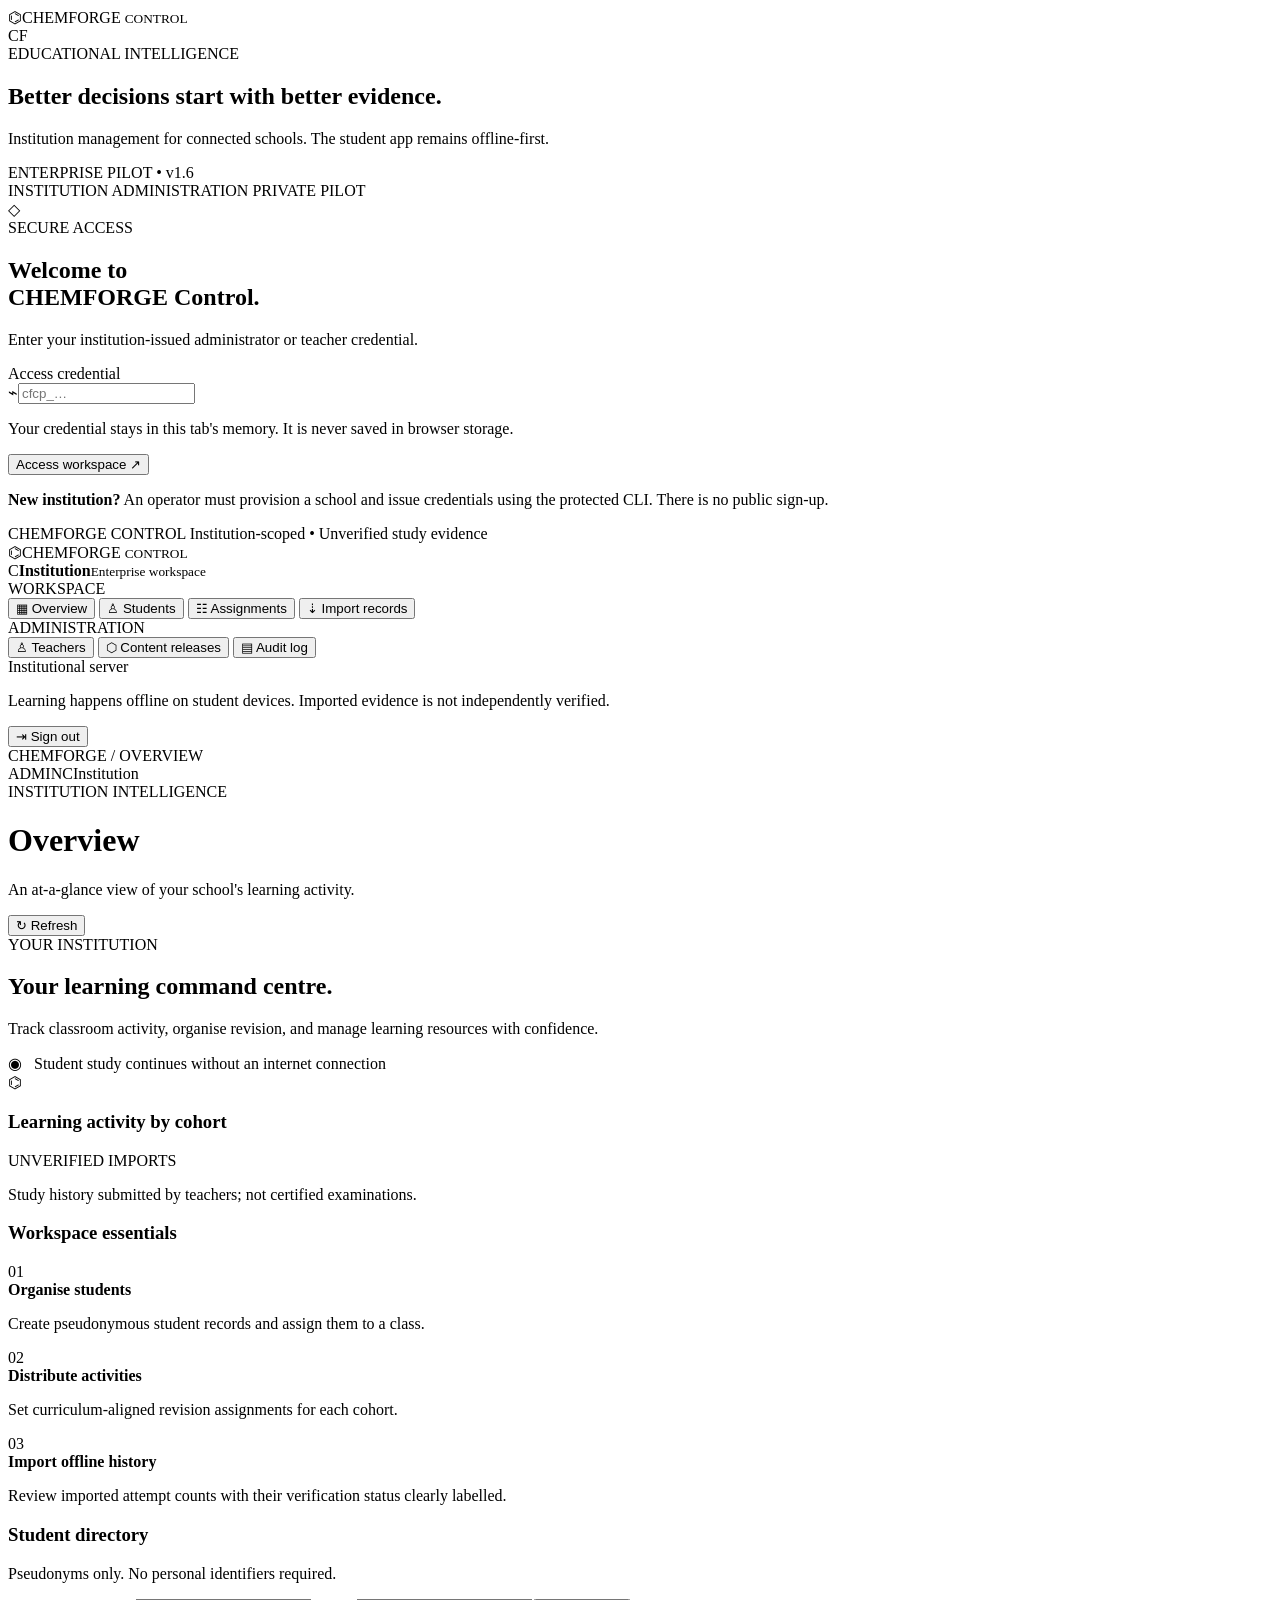
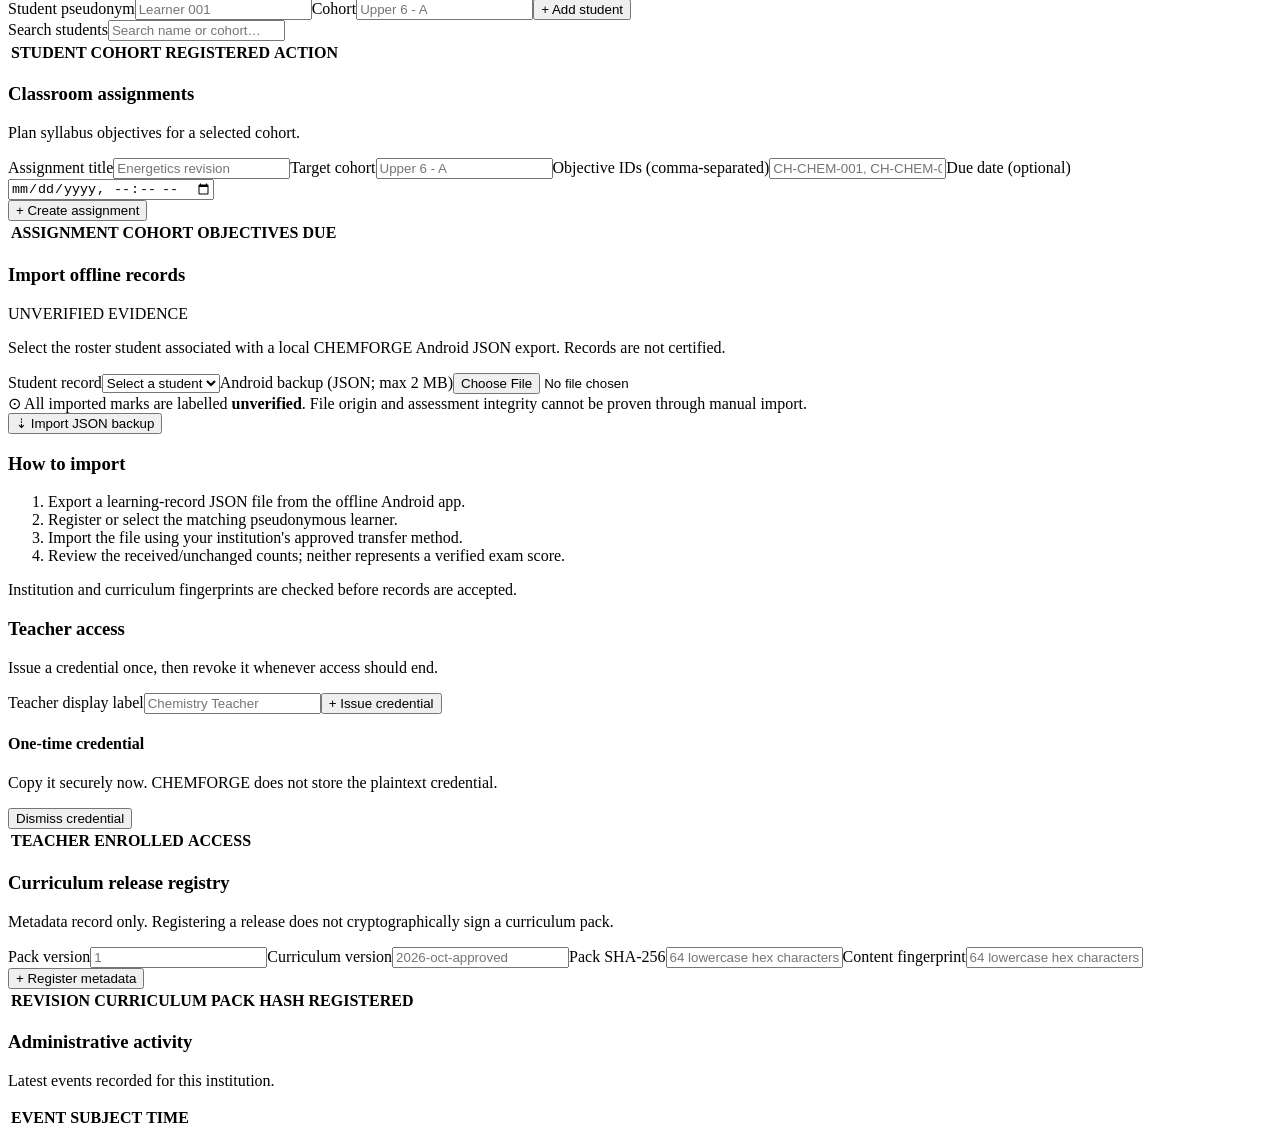
==== control_plane/dashboard/index.html @ 8c7d361b "feat(control): add responsive secure school dashboard v1.6" ====
<!doctype html>
<html lang="en">
<head>
  <meta charset="utf-8">
  <meta name="viewport" content="width=device-width, initial-scale=1">
  <meta name="color-scheme" content="light">
  <title>CHEMFORGE Control — Institution workspace</title>
  <link rel="stylesheet" href="/control/styles.css">
  <script src="/control/app.js" defer></script>
</head>
<body>
  <div id="sign-in-screen" class="signin-layout">
    <div class="login-art" aria-hidden="true">
      <div class="brand"><span class="brand-mark">⌬</span><span>CHEMFORGE <small>CONTROL</small></span></div>
      <div class="visual-atom">
        <div class="ring r1"></div><div class="ring r2"></div><div class="ring r3"></div><div class="nucleus">CF</div>
      </div>
      <div class="login-art-copy"><span class="eyebrow light">EDUCATIONAL INTELLIGENCE</span>
        <h2>Better decisions start with better evidence.</h2>
        <p>Institution management for connected schools. The student app remains offline-first.</p>
        <span class="art-tag">ENTERPRISE PILOT • v1.6</span></div>
    </div>
    <main class="login-main">
      <div class="login-top">INSTITUTION ADMINISTRATION <span class="pilot-pill">PRIVATE PILOT</span></div>
      <section class="login-card" aria-labelledby="signin-title">
        <div class="icon-tile">◇</div>
        <span class="eyebrow">SECURE ACCESS</span>
        <h1 id="signin-title">Welcome to<br>CHEMFORGE Control.</h1>
        <p class="muted">Enter your institution-issued administrator or teacher credential.</p>
        <form id="signin-form">
          <label for="credential">Access credential</label>
          <div class="input-icon"><span aria-hidden="true">⌁</span><input id="credential" type="password" autocomplete="off" placeholder="cfcp_…" required spellcheck="false" maxlength="120"></div>
          <p class="field-help">Your credential stays in this tab's memory. It is never saved in browser storage.</p>
          <button class="btn btn-primary btn-full" type="submit">Access workspace <span aria-hidden="true">↗</span></button>
        </form>
        <div id="signin-feedback" role="alert" class="notice hidden"></div>
        <div class="login-divider"></div>
        <p class="help-note"><strong>New institution?</strong> An operator must provision a school and issue credentials using the protected CLI. There is no public sign-up.</p>
      </section>
      <div class="login-footer">CHEMFORGE CONTROL <span>Institution-scoped • Unverified study evidence</span></div>
    </main>
  </div>

  <div id="app-screen" class="shell hidden">
    <aside class="sidebar" aria-label="Main navigation">
      <div class="sidebar-brand"><span class="brand-mark">⌬</span><span>CHEMFORGE <small>CONTROL</small></span></div>
      <div class="workspace-pill"><span class="workspace-avatar">C</span><span><strong id="tenant-sidebar">Institution</strong><small>Enterprise workspace</small></span></div>
      <div class="sidebar-label">WORKSPACE</div>
      <nav id="main-nav">
        <button data-view="overview" class="nav-item active" type="button"><span aria-hidden="true">▦</span> Overview</button>
        <button data-view="students" class="nav-item" type="button"><span aria-hidden="true">♙</span> Students</button>
        <button data-view="assignments" class="nav-item" type="button"><span aria-hidden="true">☷</span> Assignments</button>
        <button data-view="imports" class="nav-item" type="button"><span aria-hidden="true">⇣</span> Import records</button>
        <div class="sidebar-label second">ADMINISTRATION</div>
        <button data-view="teachers" data-admin-only class="nav-item" type="button"><span aria-hidden="true">♙</span> Teachers</button>
        <button data-view="content" class="nav-item" type="button"><span aria-hidden="true">⬡</span> Content releases</button>
        <button data-view="audit" data-admin-only class="nav-item" type="button"><span aria-hidden="true">▤</span> Audit log</button>
      </nav>
      <div class="sidebar-bottom"><div class="offline-badge"><span class="online-dot"></span> Institutional server</div>
        <p>Learning happens offline on student devices. Imported evidence is not independently verified.</p>
        <button id="signout" class="nav-item signout" type="button"><span aria-hidden="true">⇥</span> Sign out</button>
      </div>
    </aside>

    <div class="main-pane">
      <header class="topbar">
        <div><span class="eyebrow">CHEMFORGE / <span id="breadcrumb">OVERVIEW</span></span></div>
        <div class="top-right"><span id="role-badge" class="role-badge">ADMIN</span><span class="profile-icon">C</span><span id="actor-label">Institution</span></div>
      </header>
      <main class="workspace-content" id="workspace-content">
        <div class="page-title-row"><div><span class="eyebrow">INSTITUTION INTELLIGENCE</span><h1 id="view-heading">Overview</h1><p id="view-subheading">An at-a-glance view of your school's learning activity.</p></div><button id="refresh" class="btn btn-soft" type="button">↻ Refresh</button></div>
        <div role="status" aria-live="polite" id="workspace-feedback" class="notice hidden"></div>

        <section id="view-overview" data-view-panel>
          <div class="welcome-banner"><div><span class="eyebrow light">YOUR INSTITUTION</span><h2 id="welcome-title">Your learning command centre.</h2><p>Track classroom activity, organise revision, and manage learning resources with confidence.</p><span class="banner-note">◉ &nbsp; Student study continues without an internet connection</span></div><div aria-hidden="true" class="banner-symbol">⌬</div></div>
          <div id="overview-cards" class="stats-grid"></div>
          <div class="two-cols"><div class="panel"><div class="panel-heading"><h3>Learning activity by cohort</h3><span class="small-tag">UNVERIFIED IMPORTS</span></div><p class="subtle">Study history submitted by teachers; not certified examinations.</p><div id="cohort-overview"></div></div><div class="panel"><div class="panel-heading"><h3>Workspace essentials</h3></div><div class="guidance"><div class="guidance-icon">01</div><div><strong>Organise students</strong><p>Create pseudonymous student records and assign them to a class.</p></div></div><div class="guidance"><div class="guidance-icon">02</div><div><strong>Distribute activities</strong><p>Set curriculum-aligned revision assignments for each cohort.</p></div></div><div class="guidance"><div class="guidance-icon">03</div><div><strong>Import offline history</strong><p>Review imported attempt counts with their verification status clearly labelled.</p></div></div></div></div>
        </section>

        <section id="view-students" data-view-panel class="hidden"><div class="panel"><div class="panel-heading"><div><h3>Student directory</h3><p class="subtle">Pseudonyms only. No personal identifiers required.</p></div><span id="student-total" class="counter-tag"></span></div><form id="student-form" class="inline-form"><label>Student pseudonym<input name="pseudonym" required maxlength="80" placeholder="Learner 001"></label><label>Cohort<input name="cohort" required maxlength="40" placeholder="Upper 6 - A"></label><button class="btn btn-primary" type="submit">+ Add student</button></form><label class="search-label">Search students<input id="student-search" type="search" placeholder="Search name or cohort…" autocomplete="off"></label><div class="table-wrap"><table><thead><tr><th>STUDENT</th><th>COHORT</th><th>REGISTERED</th><th class="admin-col">ACTION</th></tr></thead><tbody id="students-body"></tbody></table></div></div></section>

        <section id="view-assignments" data-view-panel class="hidden"><div class="panel"><div class="panel-heading"><div><h3>Classroom assignments</h3><p class="subtle">Plan syllabus objectives for a selected cohort.</p></div></div><form id="assignment-form" class="form-grid"><label>Assignment title<input name="title" required maxlength="120" placeholder="Energetics revision"></label><label>Target cohort<input name="cohort" required maxlength="40" placeholder="Upper 6 - A"></label><label>Objective IDs (comma-separated)<input name="objective_ids" required placeholder="CH-CHEM-001, CH-CHEM-002"></label><label>Due date (optional)<input name="due_at" type="datetime-local"></label><div class="form-actions"><button class="btn btn-primary" type="submit">+ Create assignment</button></div></form><div class="table-wrap"><table><thead><tr><th>ASSIGNMENT</th><th>COHORT</th><th>OBJECTIVES</th><th>DUE</th></tr></thead><tbody id="assignments-body"></tbody></table></div></div></section>

        <section id="view-imports" data-view-panel class="hidden"><div class="panel"><div class="panel-heading"><div><h3>Import offline records</h3><span class="warning-pill">UNVERIFIED EVIDENCE</span></div><p class="subtle">Select the roster student associated with a local CHEMFORGE Android JSON export. Records are not certified.</p></div><div class="import-layout"><div class="panel"><form id="backup-form" class="form-stack"><label>Student record<select id="backup-student" required><option value="">Select a student</option></select></label><label>Android backup (JSON; max 2 MB)<input id="backup-file" type="file" accept=".json,application/json" required></label><div class="import-callout">⊙ All imported marks are labelled <strong>unverified</strong>. File origin and assessment integrity cannot be proven through manual import.</div><button class="btn btn-primary" type="submit">⇣ Import JSON backup</button></form></div><div class="panel tips-panel"><h3>How to import</h3><ol><li>Export a learning-record JSON file from the offline Android app.</li><li>Register or select the matching pseudonymous learner.</li><li>Import the file using your institution's approved transfer method.</li><li>Review the received/unchanged counts; neither represents a verified exam score.</li></ol><p class="subtle">Institution and curriculum fingerprints are checked before records are accepted.</p></div></div></section>

        <section id="view-teachers" data-view-panel class="hidden"><div class="panel"><div class="panel-heading"><div><h3>Teacher access</h3><p class="subtle">Issue a credential once, then revoke it whenever access should end.</p></div></div><form id="teacher-form" class="inline-form"><label>Teacher display label<input name="label" required maxlength="80" placeholder="Chemistry Teacher"></label><button class="btn btn-primary" type="submit">+ Issue credential</button></form><div id="new-token" class="credential-panel hidden" role="status"><h4>One-time credential</h4><p>Copy it securely now. CHEMFORGE does not store the plaintext credential.</p><code id="new-token-value"></code><button id="dismiss-token" class="btn btn-soft" type="button">Dismiss credential</button></div><div class="table-wrap"><table><thead><tr><th>TEACHER</th><th>ENROLLED</th><th>ACCESS</th></tr></thead><tbody id="teachers-body"></tbody></table></div></div></section>

        <section id="view-content" data-view-panel class="hidden"><div class="panel"><div class="panel-heading"><div><h3>Curriculum release registry</h3><p class="subtle">Metadata record only. Registering a release does not cryptographically sign a curriculum pack.</p></div></div><form id="release-form" class="form-grid admin-only"><label>Pack version<input name="pack_version" type="number" min="1" required placeholder="1"></label><label>Curriculum version<input name="content_version" required maxlength="120" placeholder="2026-oct-approved"></label><label>Pack SHA-256<input name="pack_sha256" minlength="64" maxlength="64" required pattern="[0-9a-f]{64}" placeholder="64 lowercase hex characters"></label><label>Content fingerprint<input name="content_fingerprint" minlength="64" maxlength="64" required pattern="[0-9a-f]{64}" placeholder="64 lowercase hex characters"></label><div class="form-actions"><button class="btn btn-primary" type="submit">+ Register metadata</button></div></form><div class="table-wrap"><table><thead><tr><th>REVISION</th><th>CURRICULUM</th><th>PACK HASH</th><th>REGISTERED</th></tr></thead><tbody id="releases-body"></tbody></table></div></div></section>

        <section id="view-audit" data-view-panel class="hidden"><div class="panel"><div class="panel-heading"><div><h3>Administrative activity</h3><p class="subtle">Latest events recorded for this institution.</p></div></div><div class="table-wrap"><table><thead><tr><th>EVENT</th><th>SUBJECT</th><th>TIME</th></tr></thead><tbody id="audit-body"></tbody></table></div></div></section>
      </main>
    </div>
  </div>
</body>
</html>
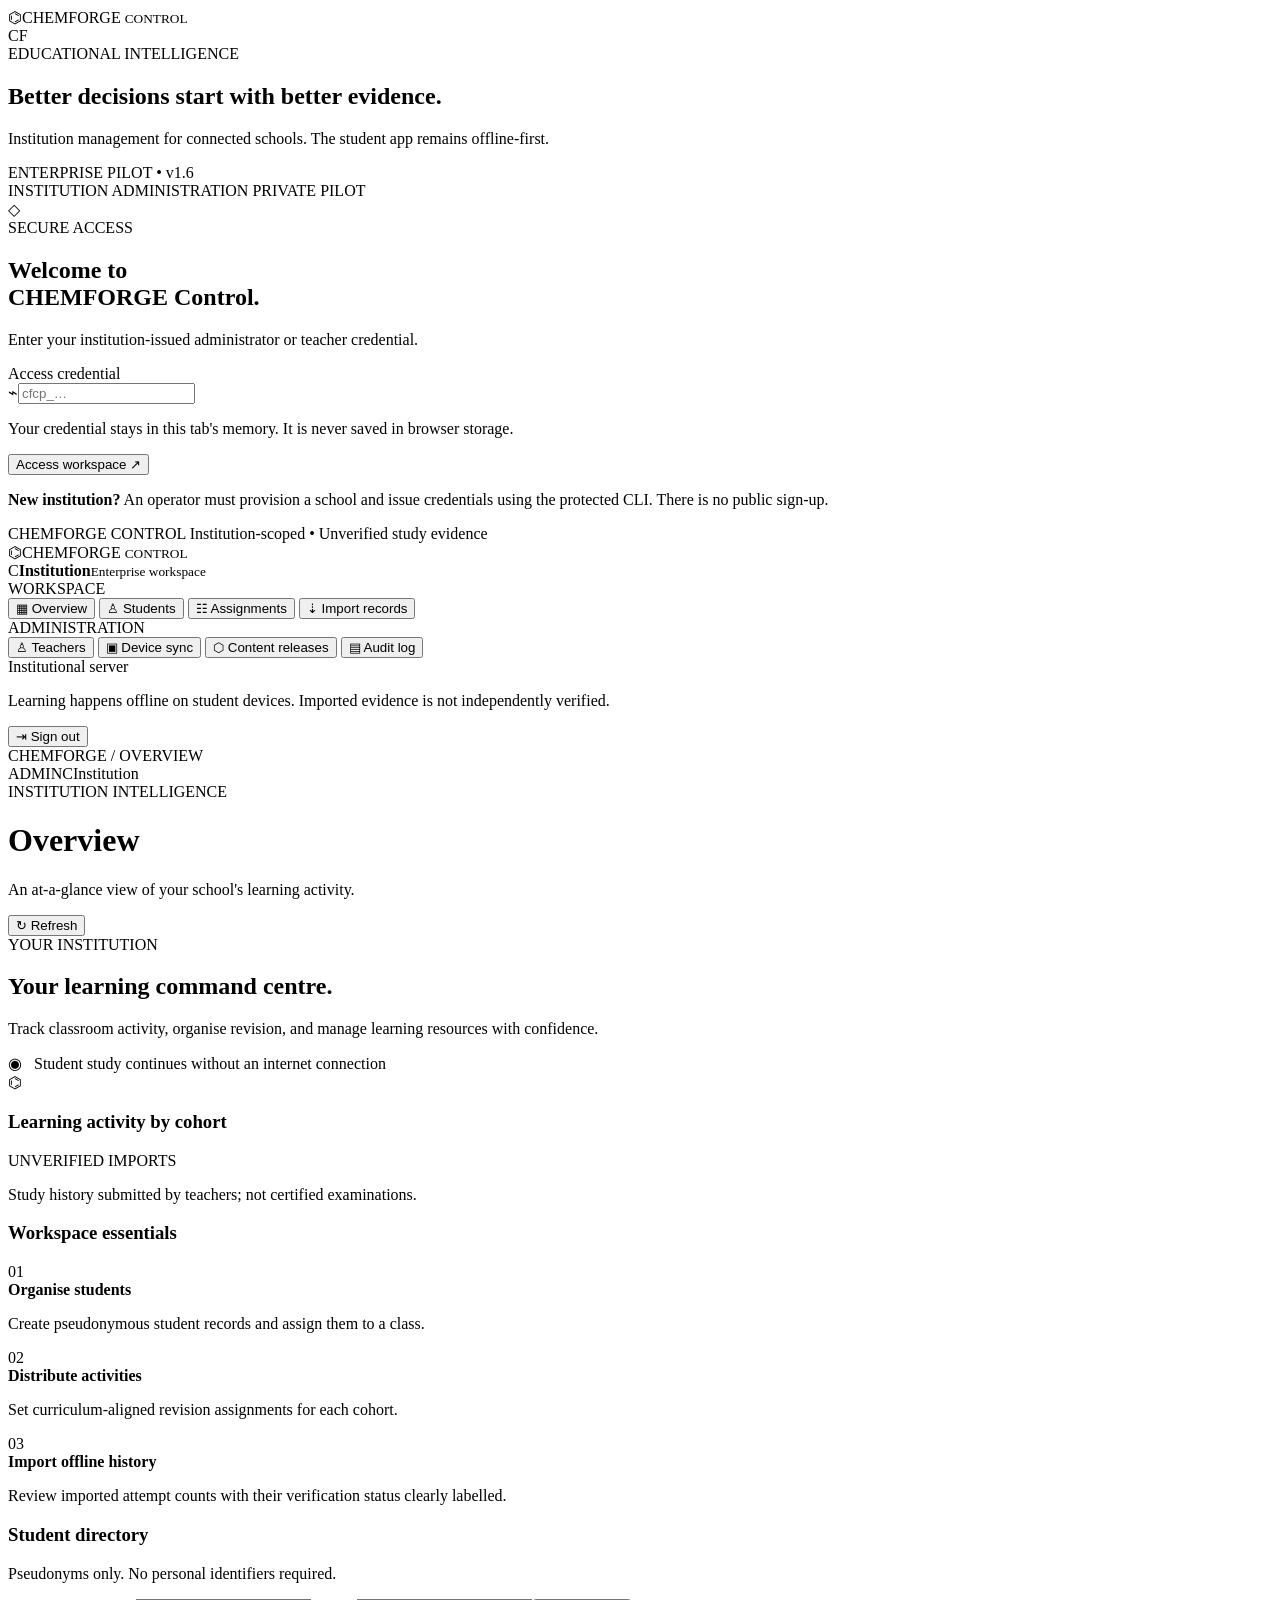
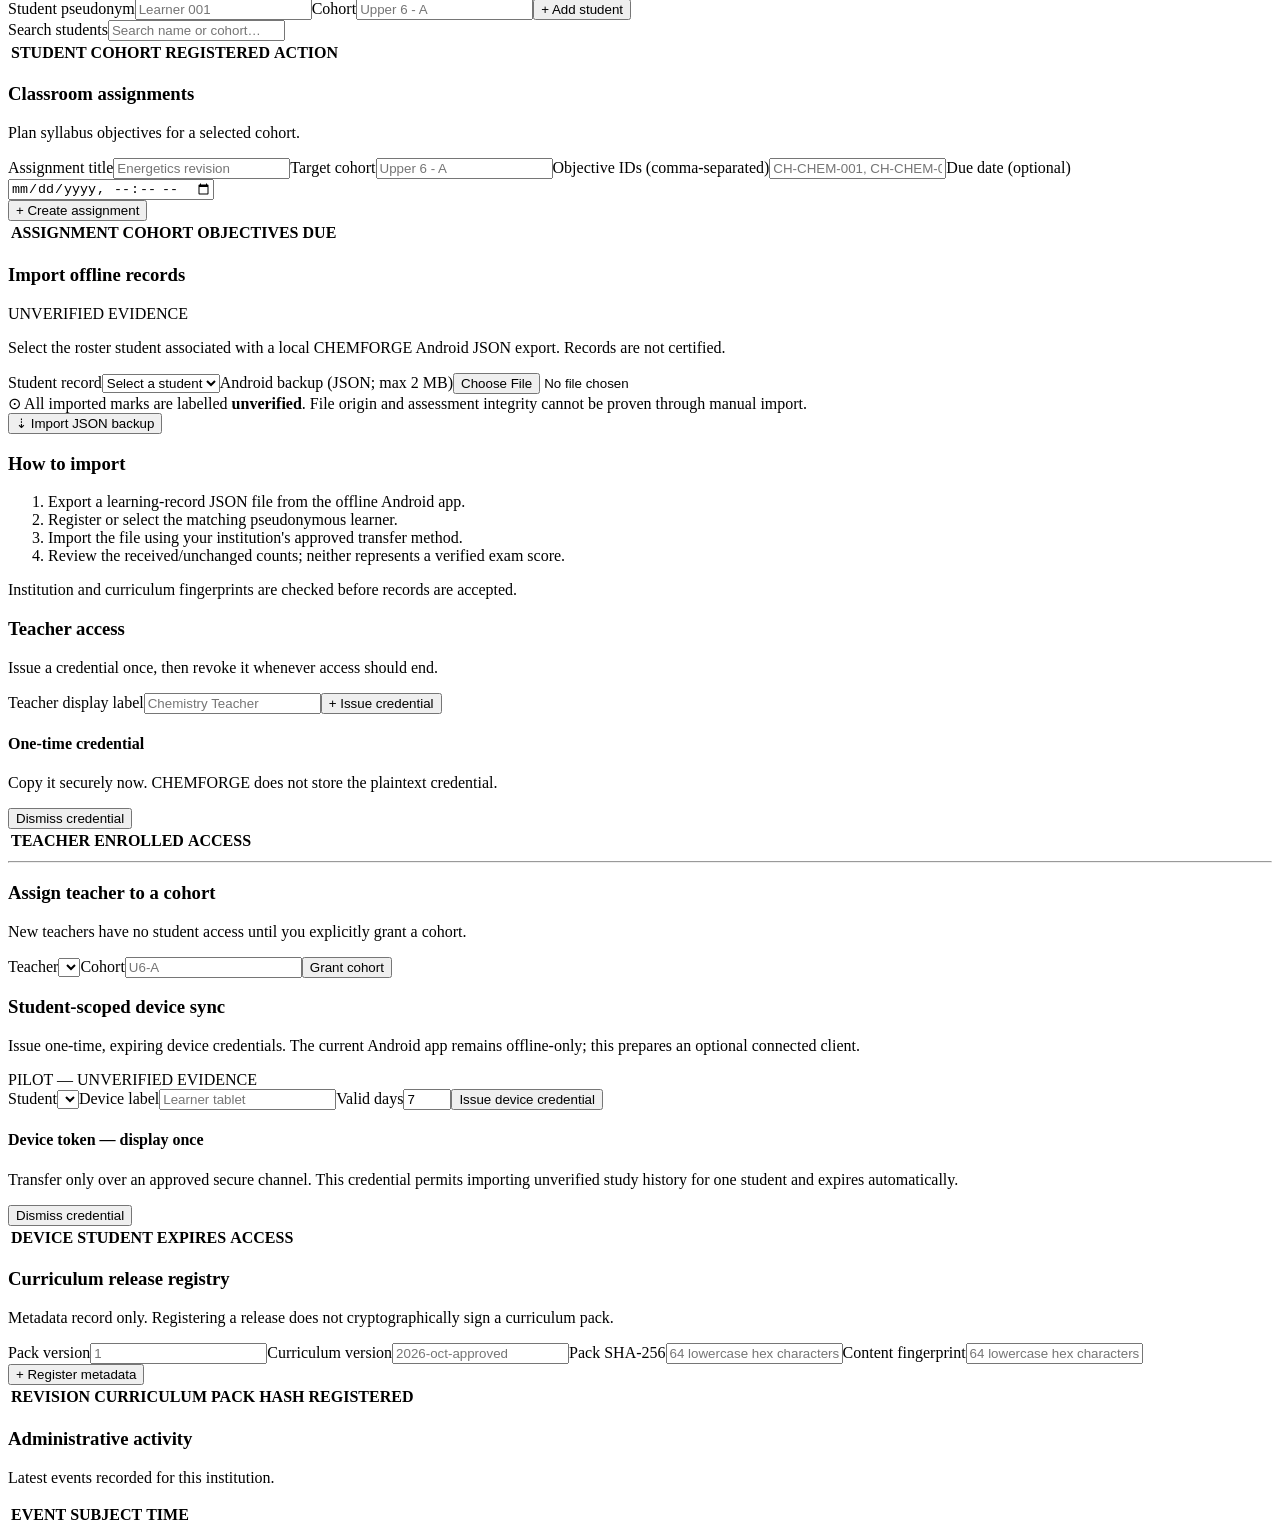
==== commit 6f90ffa1: "feat(control): add deny-by-default teacher cohorts and scoped device sync gateway v1.7" ====
--- a/control_plane/dashboard/index.html
+++ b/control_plane/dashboard/index.html
@@ -53,6 +53,7 @@
         <button data-view="imports" class="nav-item" type="button"><span aria-hidden="true">⇣</span> Import records</button>
         <div class="sidebar-label second">ADMINISTRATION</div>
         <button data-view="teachers" data-admin-only class="nav-item" type="button"><span aria-hidden="true">♙</span> Teachers</button>
+        <button data-view="devices" data-admin-only class="nav-item" type="button"><span aria-hidden="true">▣</span> Device sync</button>
         <button data-view="content" class="nav-item" type="button"><span aria-hidden="true">⬡</span> Content releases</button>
         <button data-view="audit" data-admin-only class="nav-item" type="button"><span aria-hidden="true">▤</span> Audit log</button>
       </nav>
@@ -83,7 +84,9 @@
 
         <section id="view-imports" data-view-panel class="hidden"><div class="panel"><div class="panel-heading"><div><h3>Import offline records</h3><span class="warning-pill">UNVERIFIED EVIDENCE</span></div><p class="subtle">Select the roster student associated with a local CHEMFORGE Android JSON export. Records are not certified.</p></div><div class="import-layout"><div class="panel"><form id="backup-form" class="form-stack"><label>Student record<select id="backup-student" required><option value="">Select a student</option></select></label><label>Android backup (JSON; max 2 MB)<input id="backup-file" type="file" accept=".json,application/json" required></label><div class="import-callout">⊙ All imported marks are labelled <strong>unverified</strong>. File origin and assessment integrity cannot be proven through manual import.</div><button class="btn btn-primary" type="submit">⇣ Import JSON backup</button></form></div><div class="panel tips-panel"><h3>How to import</h3><ol><li>Export a learning-record JSON file from the offline Android app.</li><li>Register or select the matching pseudonymous learner.</li><li>Import the file using your institution's approved transfer method.</li><li>Review the received/unchanged counts; neither represents a verified exam score.</li></ol><p class="subtle">Institution and curriculum fingerprints are checked before records are accepted.</p></div></div></section>
 
-        <section id="view-teachers" data-view-panel class="hidden"><div class="panel"><div class="panel-heading"><div><h3>Teacher access</h3><p class="subtle">Issue a credential once, then revoke it whenever access should end.</p></div></div><form id="teacher-form" class="inline-form"><label>Teacher display label<input name="label" required maxlength="80" placeholder="Chemistry Teacher"></label><button class="btn btn-primary" type="submit">+ Issue credential</button></form><div id="new-token" class="credential-panel hidden" role="status"><h4>One-time credential</h4><p>Copy it securely now. CHEMFORGE does not store the plaintext credential.</p><code id="new-token-value"></code><button id="dismiss-token" class="btn btn-soft" type="button">Dismiss credential</button></div><div class="table-wrap"><table><thead><tr><th>TEACHER</th><th>ENROLLED</th><th>ACCESS</th></tr></thead><tbody id="teachers-body"></tbody></table></div></div></section>
+        <section id="view-teachers" data-view-panel class="hidden"><div class="panel"><div class="panel-heading"><div><h3>Teacher access</h3><p class="subtle">Issue a credential once, then revoke it whenever access should end.</p></div></div><form id="teacher-form" class="inline-form"><label>Teacher display label<input name="label" required maxlength="80" placeholder="Chemistry Teacher"></label><button class="btn btn-primary" type="submit">+ Issue credential</button></form><div id="new-token" class="credential-panel hidden" role="status"><h4>One-time credential</h4><p>Copy it securely now. CHEMFORGE does not store the plaintext credential.</p><code id="new-token-value"></code><button id="dismiss-token" class="btn btn-soft" type="button">Dismiss credential</button></div><div class="table-wrap"><table><thead><tr><th>TEACHER</th><th>ENROLLED</th><th>ACCESS</th></tr></thead><tbody id="teachers-body"></tbody></table></div><hr><h3>Assign teacher to a cohort</h3><p class="subtle">New teachers have no student access until you explicitly grant a cohort.</p><form id="teacher-cohort-form" class="inline-form"><label>Teacher<select name="teacher_id" id="teacher-cohort-select" required></select></label><label>Cohort<input name="cohort" required maxlength="40" placeholder="U6-A"></label><button class="btn btn-primary" type="submit">Grant cohort</button></form><div id="teacher-cohort-list" class="guidance" aria-live="polite"></div></div></section>
+
+        <section id="view-devices" data-view-panel class="hidden"><div class="panel"><div class="panel-heading"><div><h3>Student-scoped device sync</h3><p class="subtle">Issue one-time, expiring device credentials. The current Android app remains offline-only; this prepares an optional connected client.</p></div><span class="warning-pill">PILOT — UNVERIFIED EVIDENCE</span></div><form id="device-form" class="inline-form"><label>Student<select name="student_id" id="device-student" required></select></label><label>Device label<input name="label" required maxlength="80" placeholder="Learner tablet"></label><label>Valid days<input name="valid_days" type="number" min="1" max="90" value="7" required></label><button class="btn btn-primary" type="submit">Issue device credential</button></form><div id="device-new-token" class="credential-panel hidden" role="status"><h4>Device token — display once</h4><p>Transfer only over an approved secure channel. This credential permits importing unverified study history for one student and expires automatically.</p><code id="device-token-value"></code><button id="dismiss-device-token" class="btn btn-soft" type="button">Dismiss credential</button></div><div class="table-wrap"><table><thead><tr><th>DEVICE</th><th>STUDENT</th><th>EXPIRES</th><th>ACCESS</th></tr></thead><tbody id="devices-body"></tbody></table></div></div></section>
 
         <section id="view-content" data-view-panel class="hidden"><div class="panel"><div class="panel-heading"><div><h3>Curriculum release registry</h3><p class="subtle">Metadata record only. Registering a release does not cryptographically sign a curriculum pack.</p></div></div><form id="release-form" class="form-grid admin-only"><label>Pack version<input name="pack_version" type="number" min="1" required placeholder="1"></label><label>Curriculum version<input name="content_version" required maxlength="120" placeholder="2026-oct-approved"></label><label>Pack SHA-256<input name="pack_sha256" minlength="64" maxlength="64" required pattern="[0-9a-f]{64}" placeholder="64 lowercase hex characters"></label><label>Content fingerprint<input name="content_fingerprint" minlength="64" maxlength="64" required pattern="[0-9a-f]{64}" placeholder="64 lowercase hex characters"></label><div class="form-actions"><button class="btn btn-primary" type="submit">+ Register metadata</button></div></form><div class="table-wrap"><table><thead><tr><th>REVISION</th><th>CURRICULUM</th><th>PACK HASH</th><th>REGISTERED</th></tr></thead><tbody id="releases-body"></tbody></table></div></div></section>
 
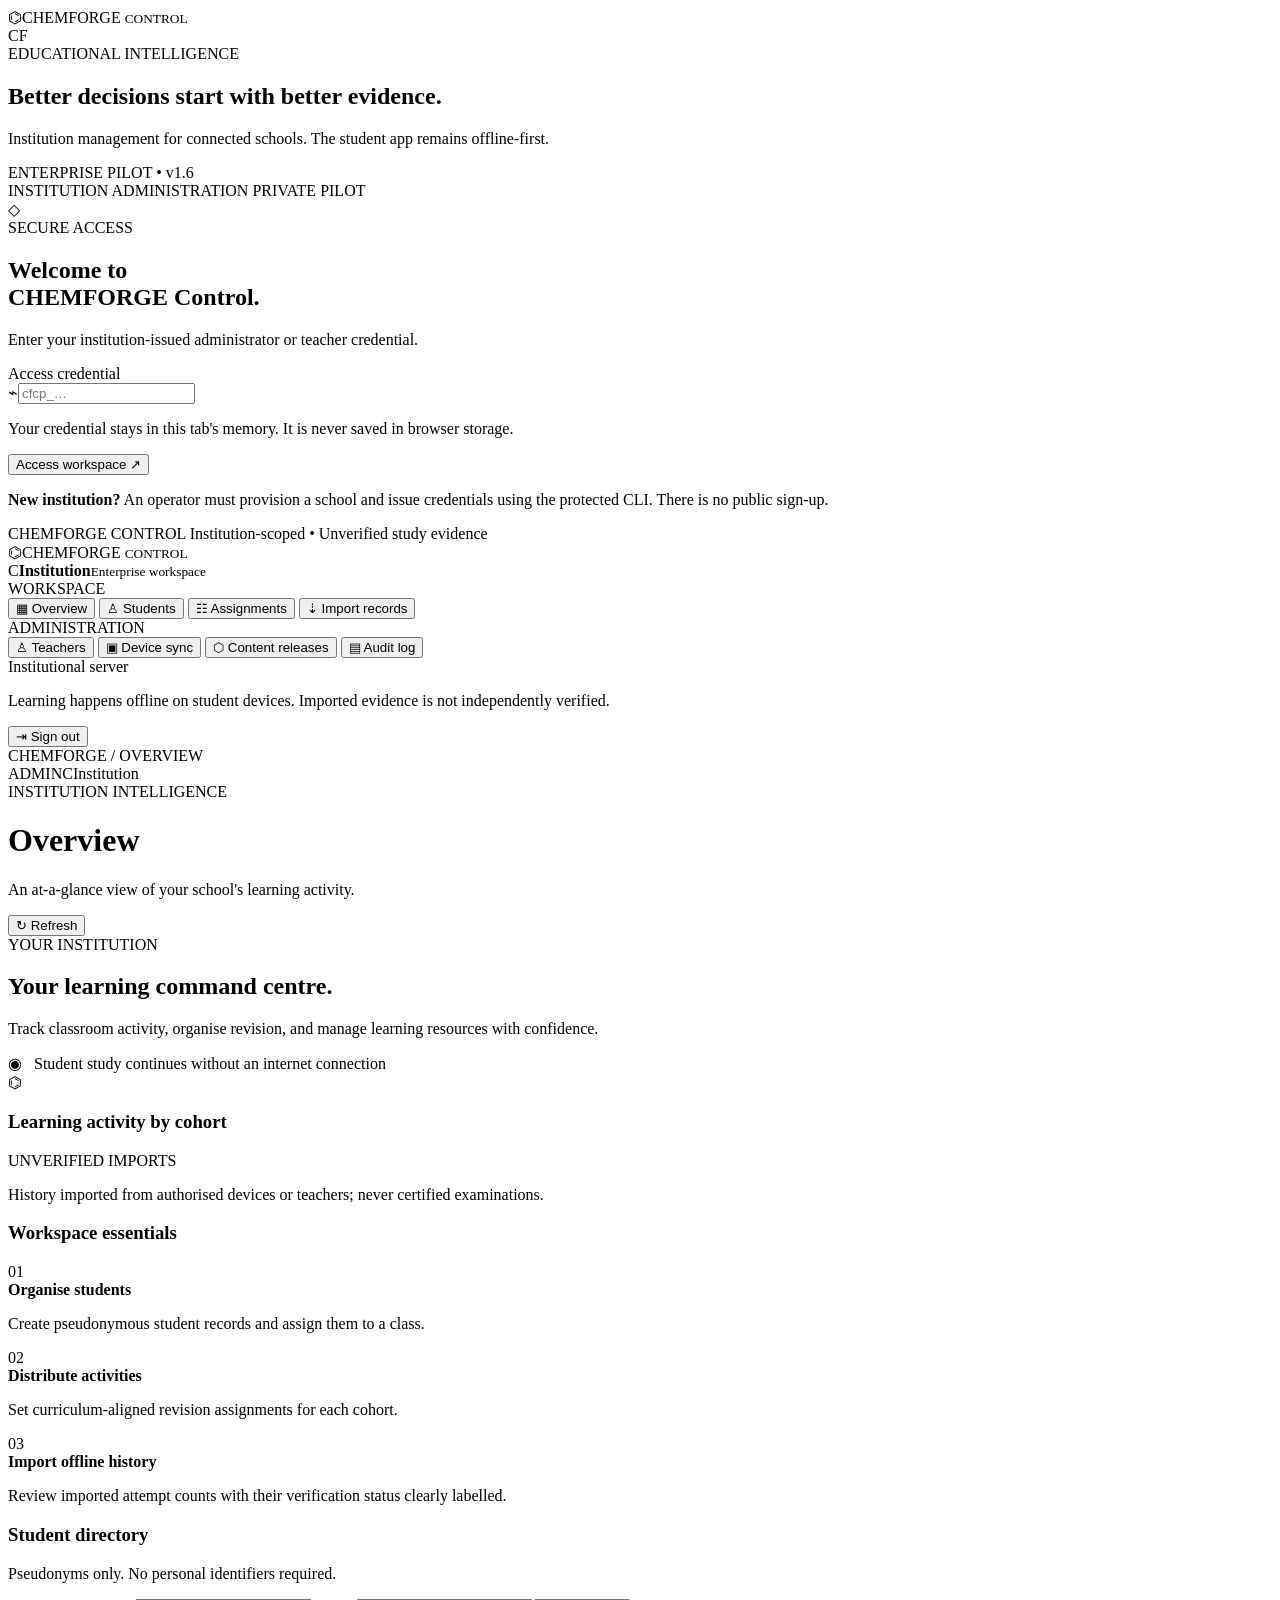
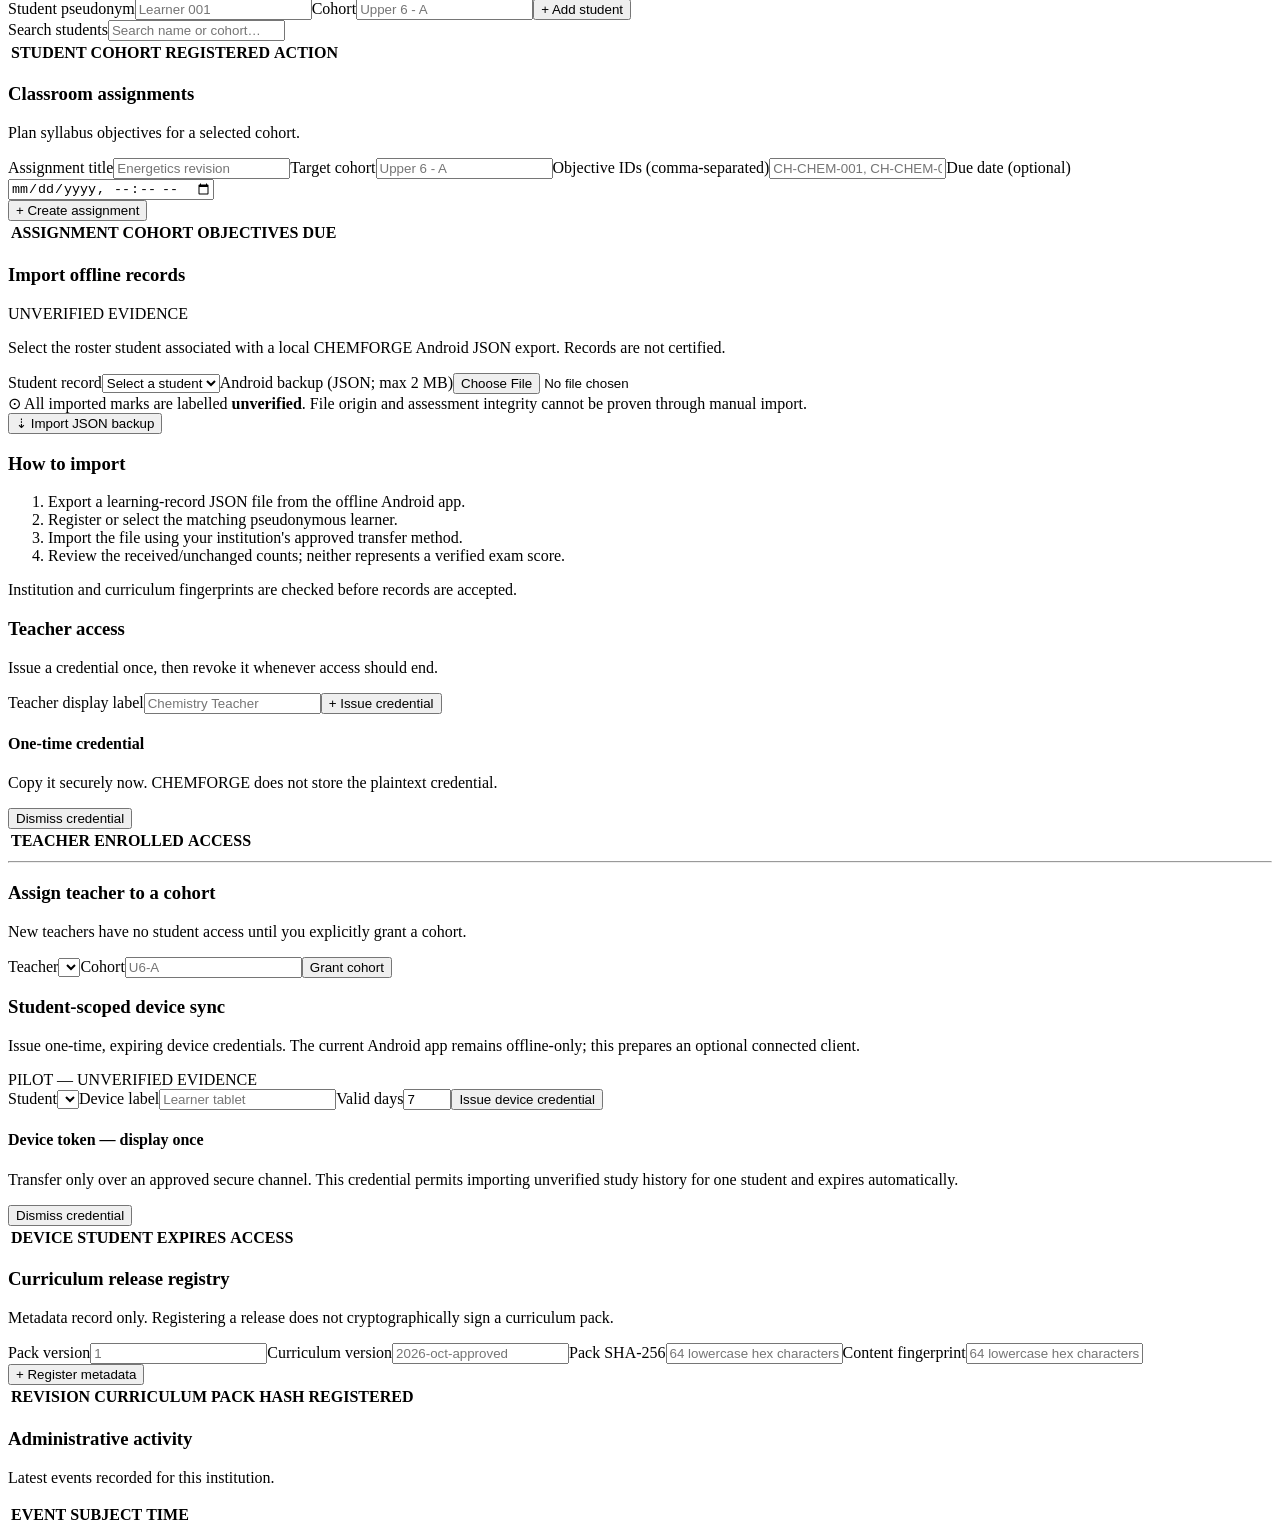
==== commit f3341c59: "docs(ui): accurate device-origin provenance and record v1.9 HTTPS CI evidence" ====
--- a/control_plane/dashboard/index.html
+++ b/control_plane/dashboard/index.html
@@ -75,7 +75,7 @@
         <section id="view-overview" data-view-panel>
           <div class="welcome-banner"><div><span class="eyebrow light">YOUR INSTITUTION</span><h2 id="welcome-title">Your learning command centre.</h2><p>Track classroom activity, organise revision, and manage learning resources with confidence.</p><span class="banner-note">◉ &nbsp; Student study continues without an internet connection</span></div><div aria-hidden="true" class="banner-symbol">⌬</div></div>
           <div id="overview-cards" class="stats-grid"></div>
-          <div class="two-cols"><div class="panel"><div class="panel-heading"><h3>Learning activity by cohort</h3><span class="small-tag">UNVERIFIED IMPORTS</span></div><p class="subtle">Study history submitted by teachers; not certified examinations.</p><div id="cohort-overview"></div></div><div class="panel"><div class="panel-heading"><h3>Workspace essentials</h3></div><div class="guidance"><div class="guidance-icon">01</div><div><strong>Organise students</strong><p>Create pseudonymous student records and assign them to a class.</p></div></div><div class="guidance"><div class="guidance-icon">02</div><div><strong>Distribute activities</strong><p>Set curriculum-aligned revision assignments for each cohort.</p></div></div><div class="guidance"><div class="guidance-icon">03</div><div><strong>Import offline history</strong><p>Review imported attempt counts with their verification status clearly labelled.</p></div></div></div></div>
+          <div class="two-cols"><div class="panel"><div class="panel-heading"><h3>Learning activity by cohort</h3><span class="small-tag">UNVERIFIED IMPORTS</span></div><p class="subtle">History imported from authorised devices or teachers; never certified examinations.</p><div id="cohort-overview"></div></div><div class="panel"><div class="panel-heading"><h3>Workspace essentials</h3></div><div class="guidance"><div class="guidance-icon">01</div><div><strong>Organise students</strong><p>Create pseudonymous student records and assign them to a class.</p></div></div><div class="guidance"><div class="guidance-icon">02</div><div><strong>Distribute activities</strong><p>Set curriculum-aligned revision assignments for each cohort.</p></div></div><div class="guidance"><div class="guidance-icon">03</div><div><strong>Import offline history</strong><p>Review imported attempt counts with their verification status clearly labelled.</p></div></div></div></div>
         </section>
 
         <section id="view-students" data-view-panel class="hidden"><div class="panel"><div class="panel-heading"><div><h3>Student directory</h3><p class="subtle">Pseudonyms only. No personal identifiers required.</p></div><span id="student-total" class="counter-tag"></span></div><form id="student-form" class="inline-form"><label>Student pseudonym<input name="pseudonym" required maxlength="80" placeholder="Learner 001"></label><label>Cohort<input name="cohort" required maxlength="40" placeholder="Upper 6 - A"></label><button class="btn btn-primary" type="submit">+ Add student</button></form><label class="search-label">Search students<input id="student-search" type="search" placeholder="Search name or cohort…" autocomplete="off"></label><div class="table-wrap"><table><thead><tr><th>STUDENT</th><th>COHORT</th><th>REGISTERED</th><th class="admin-col">ACTION</th></tr></thead><tbody id="students-body"></tbody></table></div></div></section>
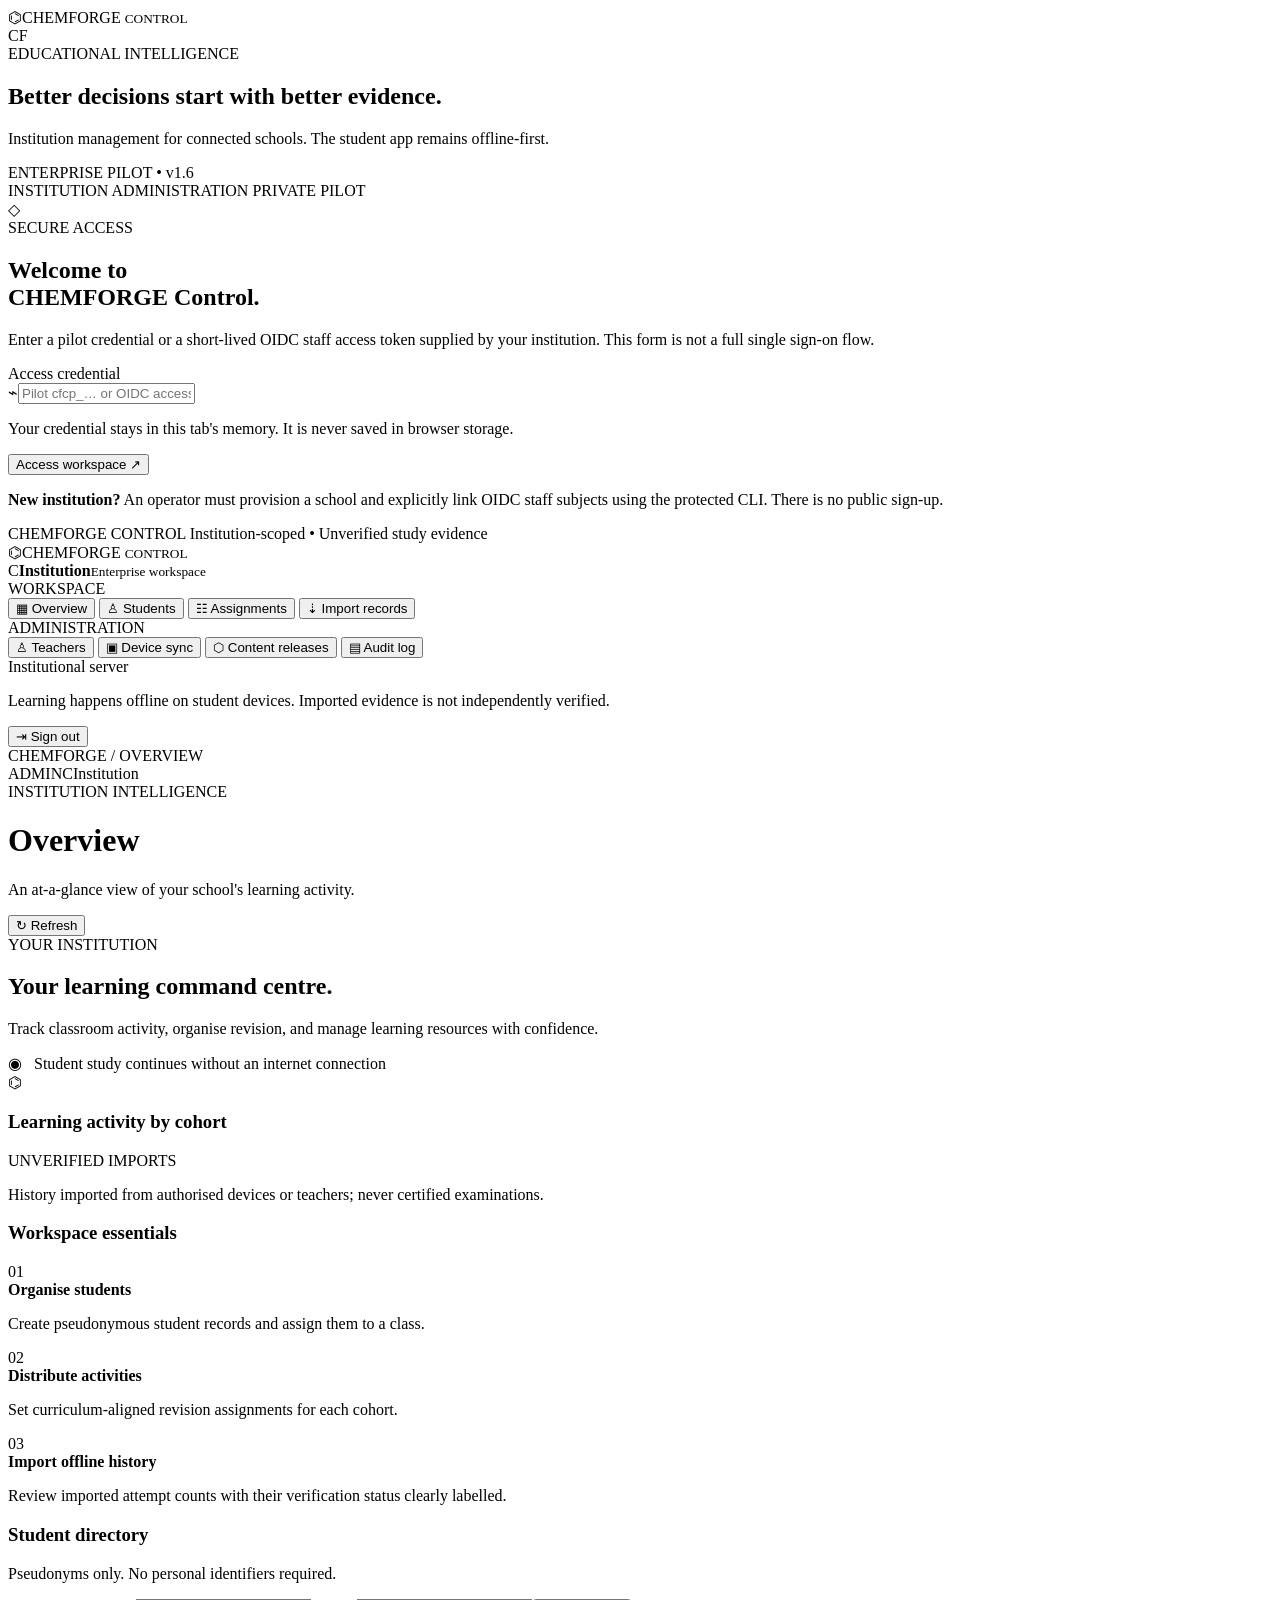
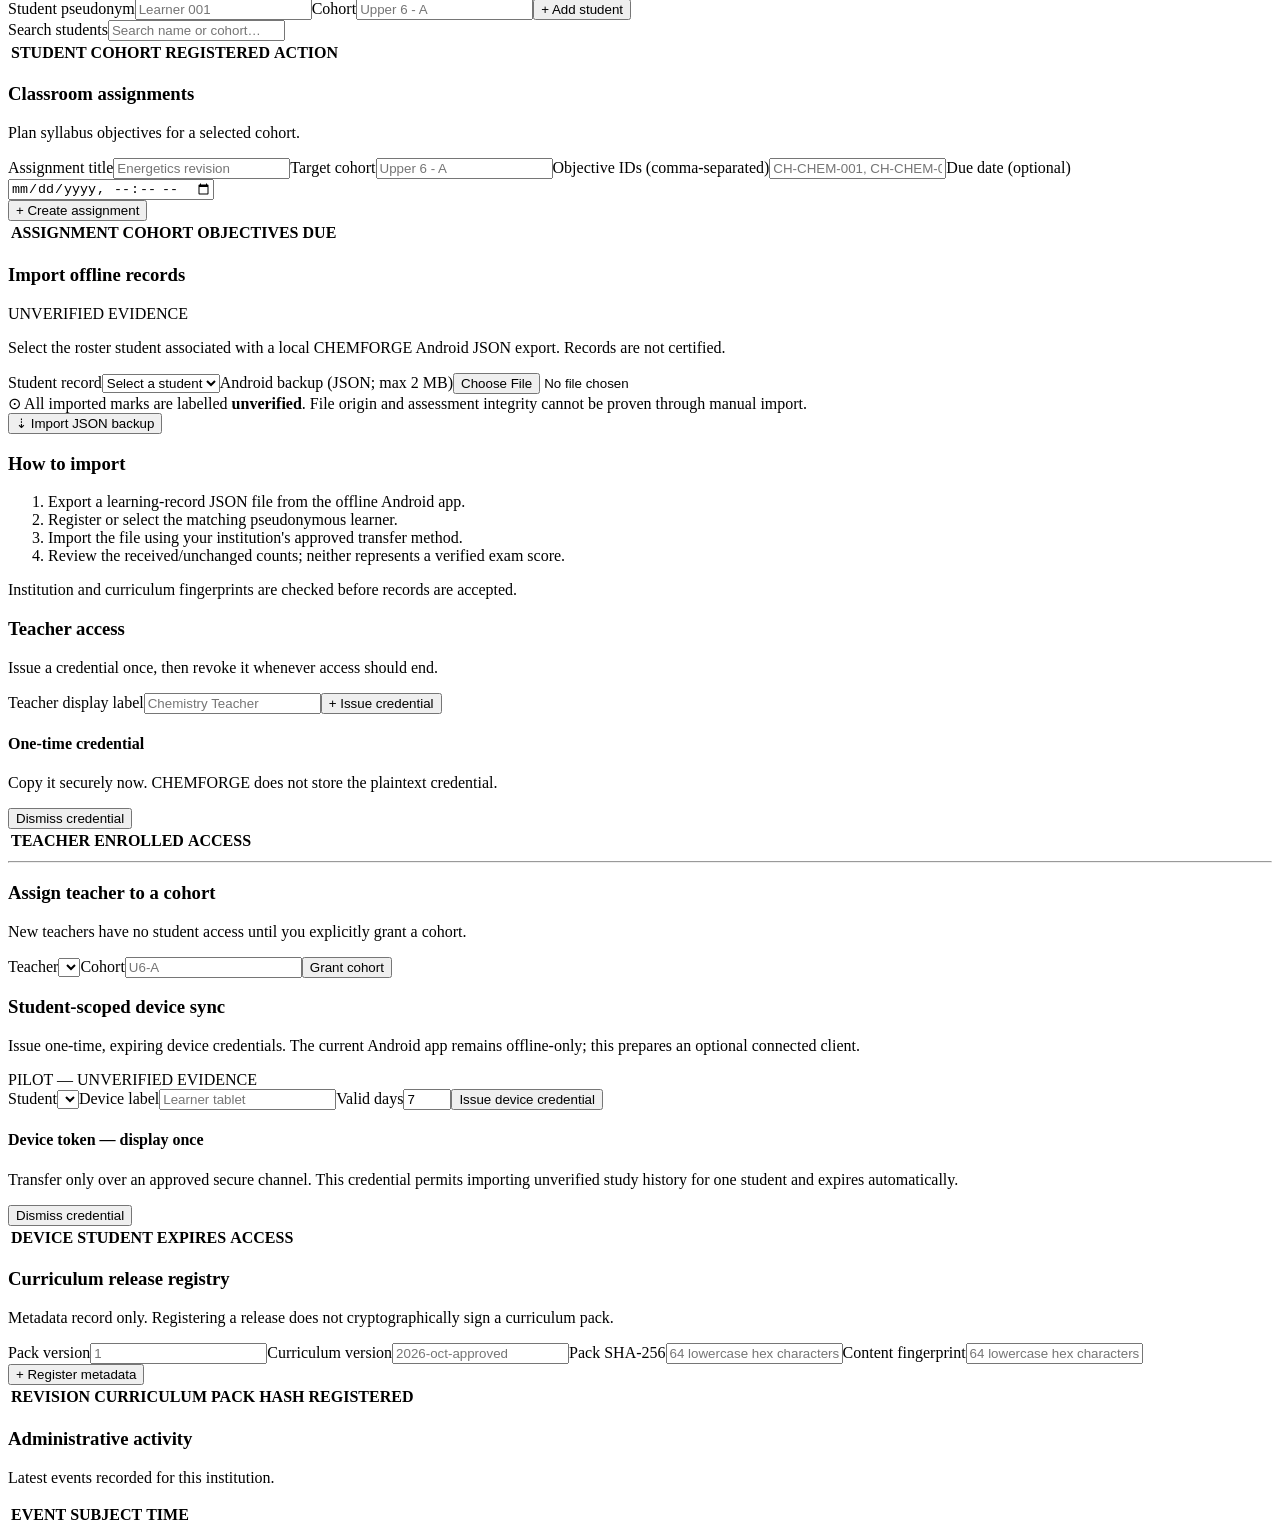
==== commit 2274afdc: "feat(control): opt-in MFA-required, pinned-JWKS OIDC staff authentication v2.0-alpha" ====
--- a/control_plane/dashboard/index.html
+++ b/control_plane/dashboard/index.html
@@ -26,16 +26,16 @@
         <div class="icon-tile">◇</div>
         <span class="eyebrow">SECURE ACCESS</span>
         <h1 id="signin-title">Welcome to<br>CHEMFORGE Control.</h1>
-        <p class="muted">Enter your institution-issued administrator or teacher credential.</p>
+        <p class="muted">Enter a pilot credential or a short-lived OIDC staff access token supplied by your institution. This form is not a full single sign-on flow.</p>
         <form id="signin-form">
           <label for="credential">Access credential</label>
-          <div class="input-icon"><span aria-hidden="true">⌁</span><input id="credential" type="password" autocomplete="off" placeholder="cfcp_…" required spellcheck="false" maxlength="120"></div>
+          <div class="input-icon"><span aria-hidden="true">⌁</span><input id="credential" type="password" autocomplete="off" placeholder="Pilot cfcp_… or OIDC access JWT" required spellcheck="false" maxlength="12000"></div>
           <p class="field-help">Your credential stays in this tab's memory. It is never saved in browser storage.</p>
           <button class="btn btn-primary btn-full" type="submit">Access workspace <span aria-hidden="true">↗</span></button>
         </form>
         <div id="signin-feedback" role="alert" class="notice hidden"></div>
         <div class="login-divider"></div>
-        <p class="help-note"><strong>New institution?</strong> An operator must provision a school and issue credentials using the protected CLI. There is no public sign-up.</p>
+        <p class="help-note"><strong>New institution?</strong> An operator must provision a school and explicitly link OIDC staff subjects using the protected CLI. There is no public sign-up.</p>
       </section>
       <div class="login-footer">CHEMFORGE CONTROL <span>Institution-scoped • Unverified study evidence</span></div>
     </main>
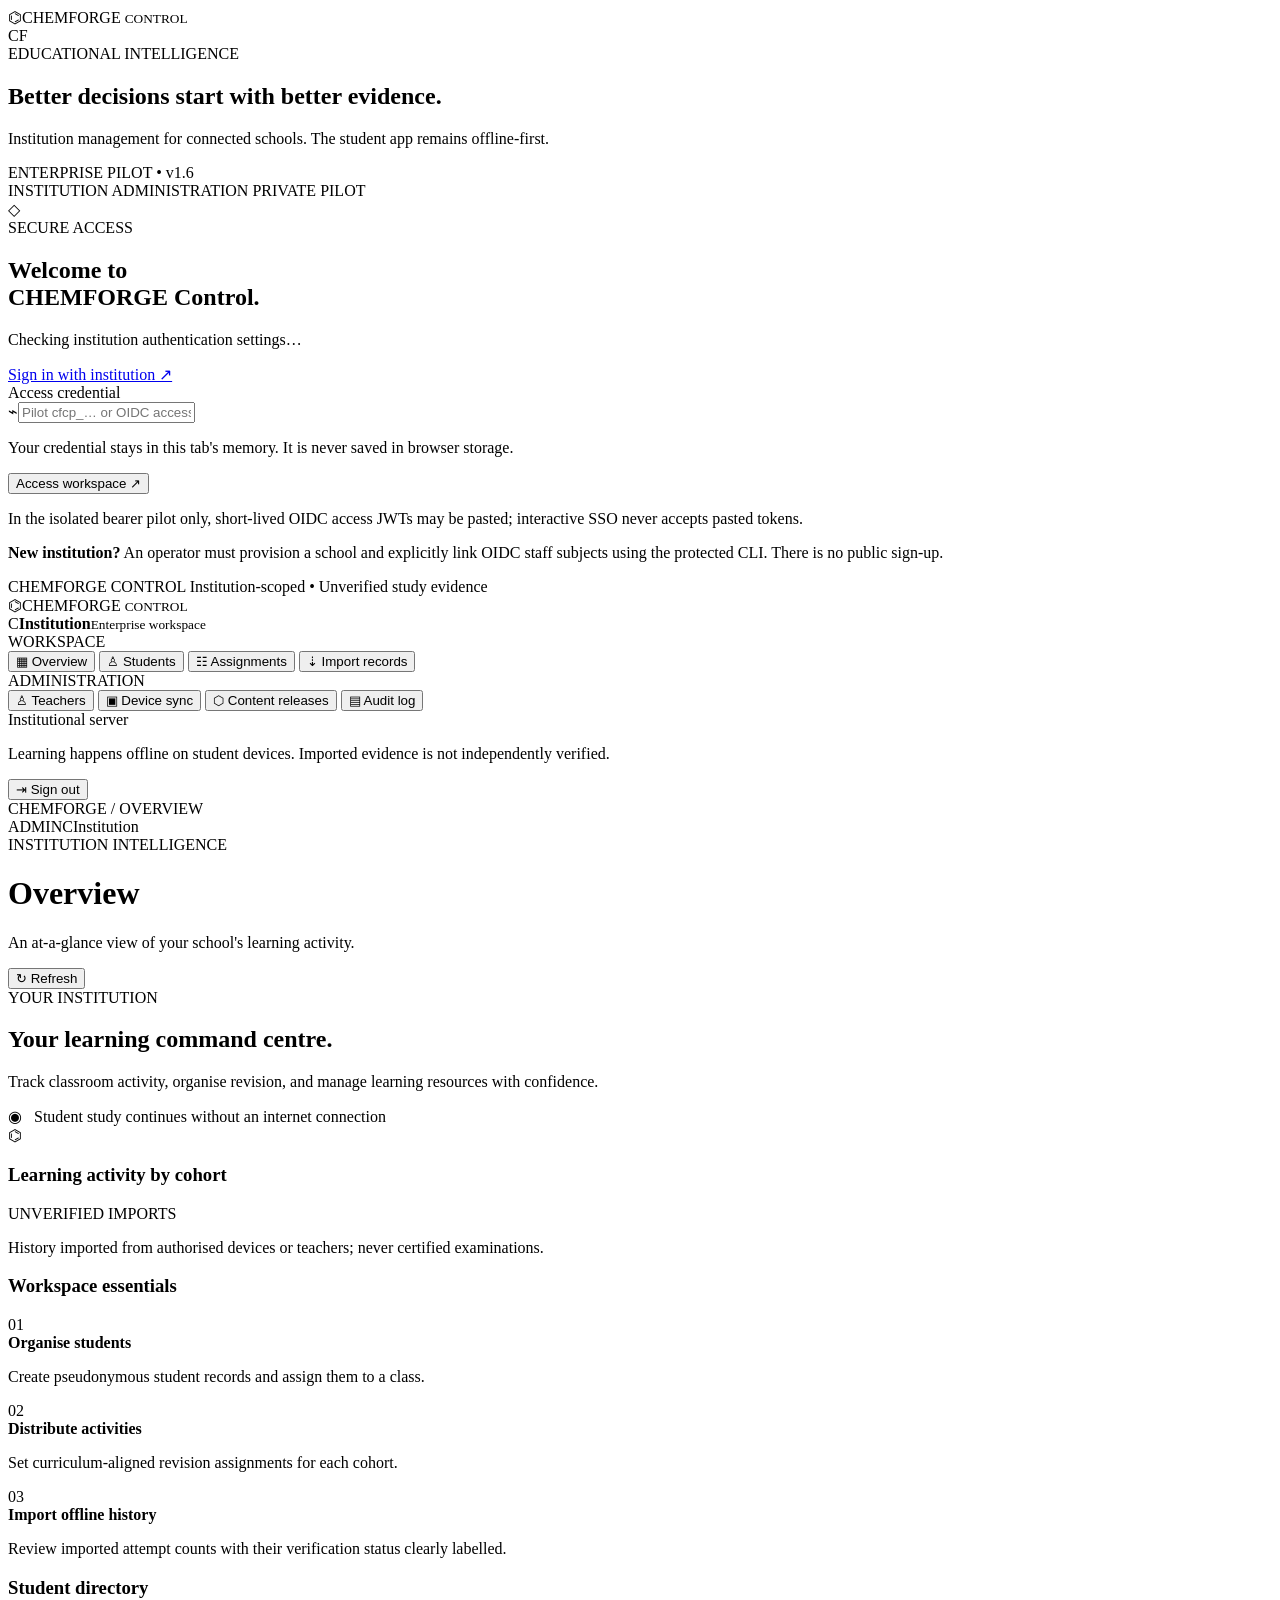
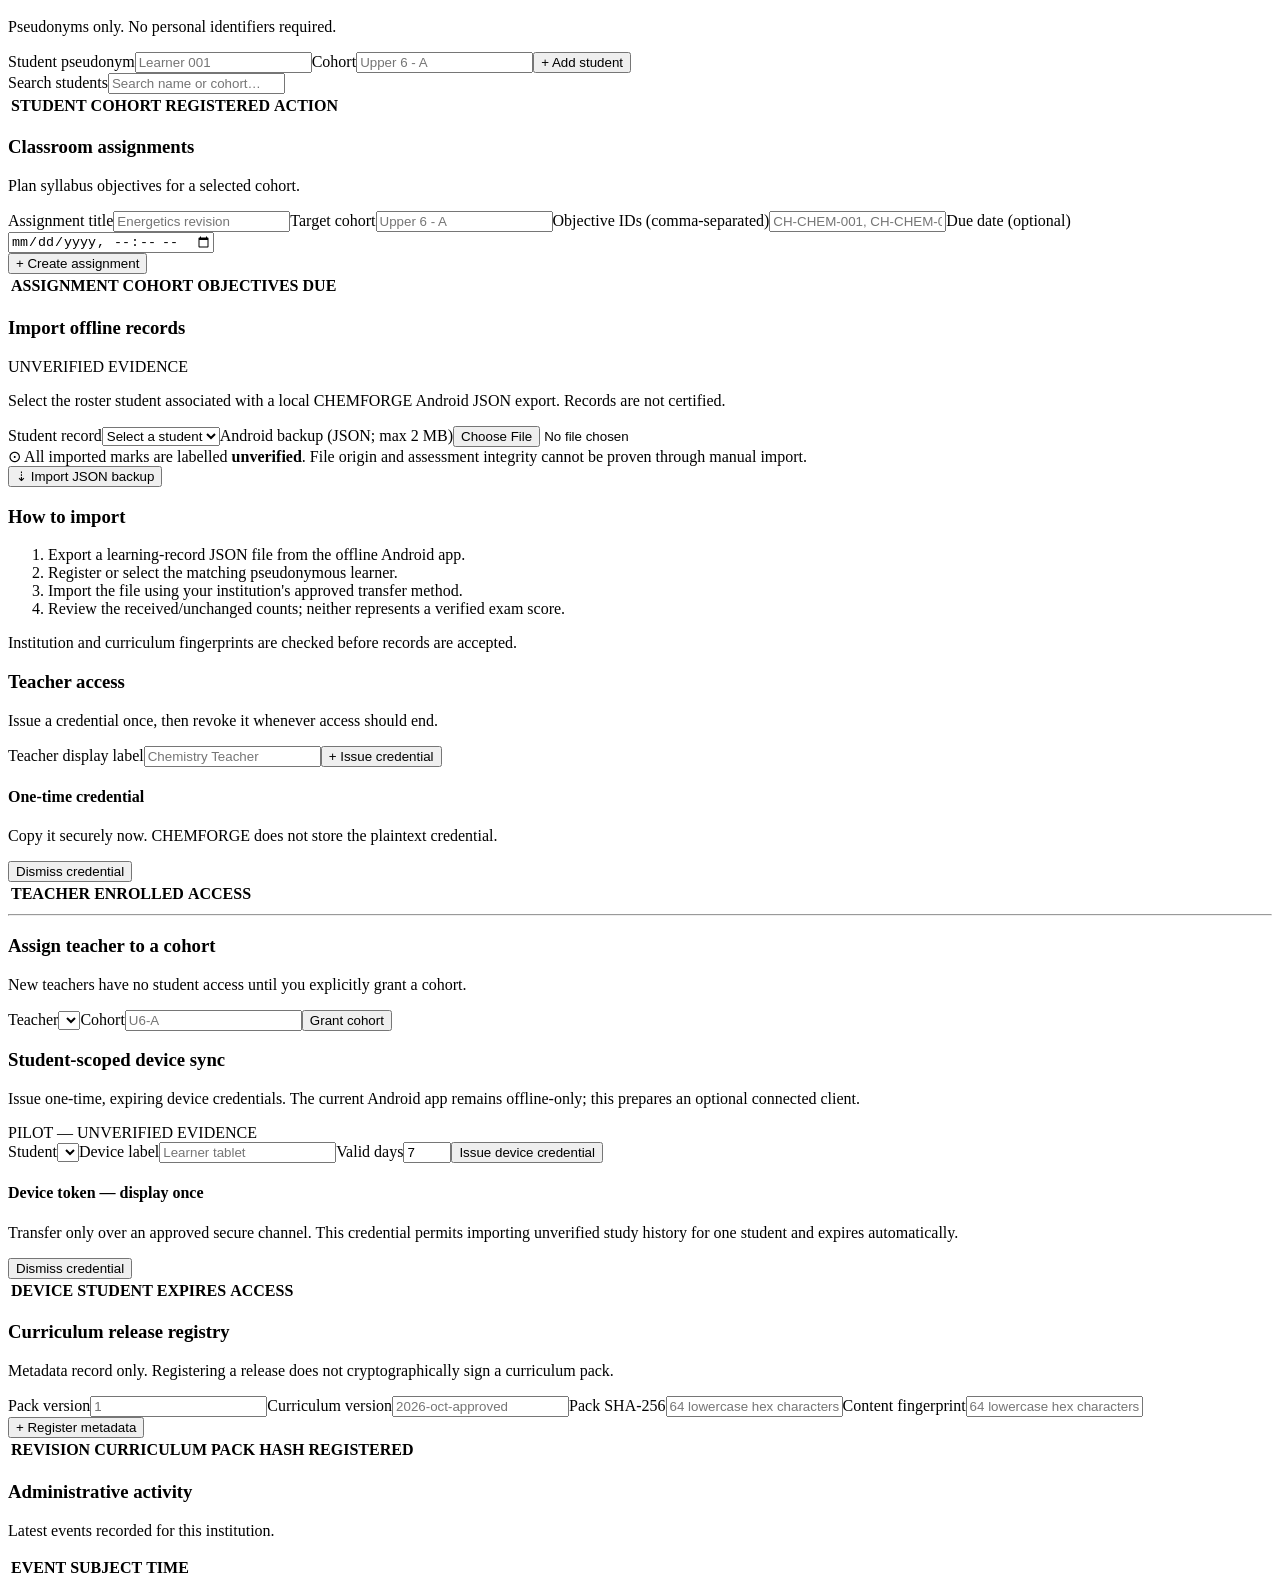
==== commit ee0231ea: "feat(security): opt-in staff OIDC code+PKCE sessions and server-side regressions" ====
--- a/control_plane/dashboard/index.html
+++ b/control_plane/dashboard/index.html
@@ -26,7 +26,8 @@
         <div class="icon-tile">◇</div>
         <span class="eyebrow">SECURE ACCESS</span>
         <h1 id="signin-title">Welcome to<br>CHEMFORGE Control.</h1>
-        <p class="muted">Enter a pilot credential or a short-lived OIDC staff access token supplied by your institution. This form is not a full single sign-on flow.</p>
+        <p class="muted" id="signin-description">Checking institution authentication settings…</p>
+        <a id="oidc-login" class="btn btn-primary btn-full hidden" href="/auth/start">Sign in with institution ↗</a>
         <form id="signin-form">
           <label for="credential">Access credential</label>
           <div class="input-icon"><span aria-hidden="true">⌁</span><input id="credential" type="password" autocomplete="off" placeholder="Pilot cfcp_… or OIDC access JWT" required spellcheck="false" maxlength="12000"></div>
@@ -35,6 +36,7 @@
         </form>
         <div id="signin-feedback" role="alert" class="notice hidden"></div>
         <div class="login-divider"></div>
+        <p class="help-note">In the isolated bearer pilot only, short-lived OIDC access JWTs may be pasted; interactive SSO never accepts pasted tokens.</p>
         <p class="help-note"><strong>New institution?</strong> An operator must provision a school and explicitly link OIDC staff subjects using the protected CLI. There is no public sign-up.</p>
       </section>
       <div class="login-footer">CHEMFORGE CONTROL <span>Institution-scoped • Unverified study evidence</span></div>
